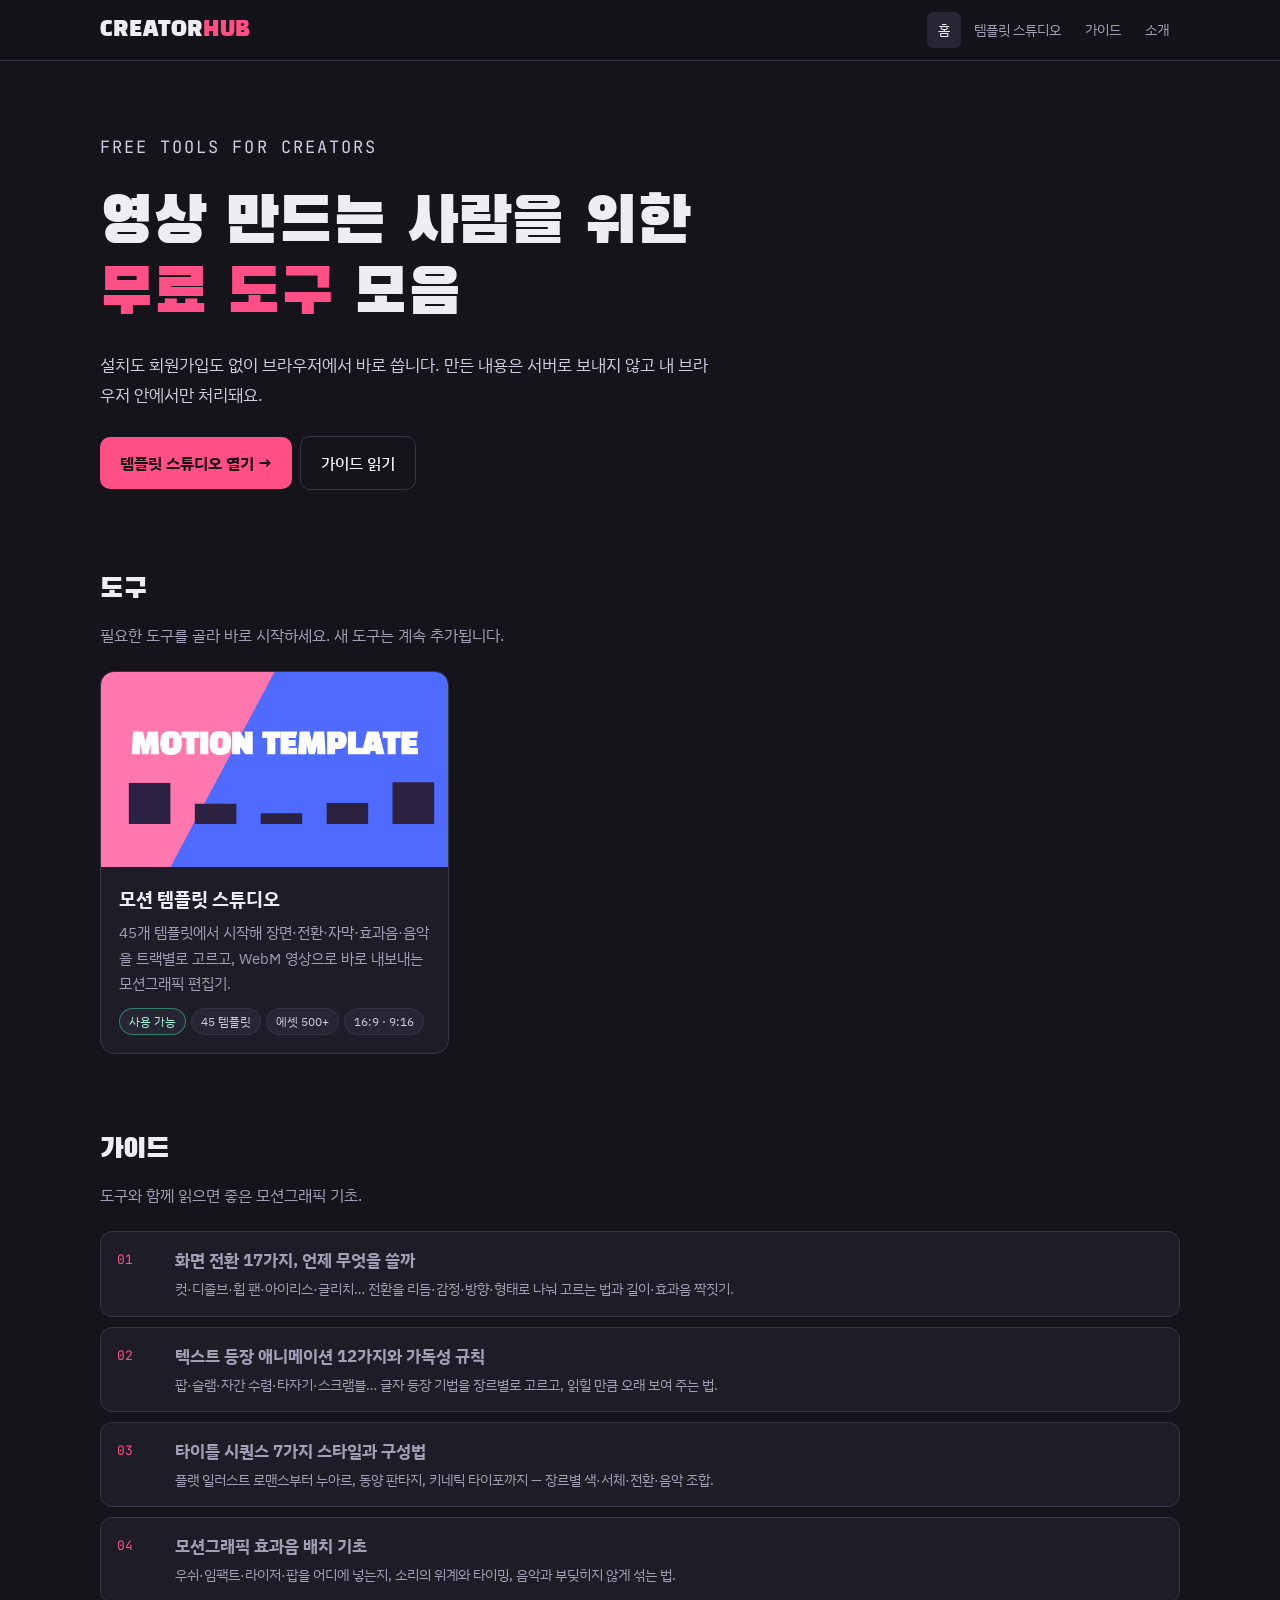
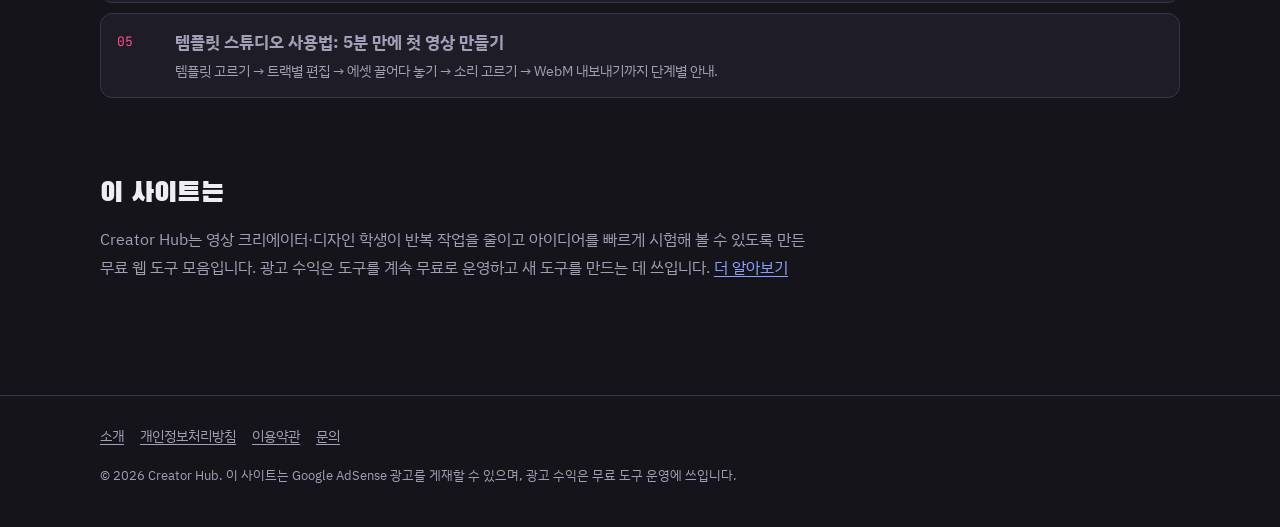
==== index.html @ 1c4affe3 "Creator Hub: hub site, motion template studio, guides, AdSense-ready setup - Hub home, 5 motion grap" ====
<!doctype html>
<html lang="ko">
<head>
<meta charset="utf-8">
<meta name="viewport" content="width=device-width,initial-scale=1,viewport-fit=cover">
<title>Creator Hub — 영상 만드는 사람을 위한 무료 도구</title>
<meta name="description" content="설치 없이 브라우저에서 바로 쓰는 무료 크리에이터 도구 모음. 45가지 모션그래픽 템플릿 스튜디오와 실전 가이드.">
<link rel="canonical" href="https://xodid9977.github.io/creator-hub/">
<meta property="og:type" content="website">
<meta property="og:site_name" content="Creator Hub">
<meta property="og:title" content="Creator Hub — 영상 만드는 사람을 위한 무료 도구">
<meta property="og:description" content="설치 없이 브라우저에서 바로 쓰는 무료 크리에이터 도구 모음. 45가지 모션그래픽 템플릿 스튜디오와 실전 가이드.">
<meta property="og:url" content="https://xodid9977.github.io/creator-hub/">
<meta name="theme-color" content="#15141b">
<link rel="icon" href="assets/favicon.svg" type="image/svg+xml">
<!-- ADSENSE:START -->
<!-- ADSENSE:END -->
<link rel="preconnect" href="https://fonts.googleapis.com">
<link rel="preconnect" href="https://fonts.gstatic.com" crossorigin>
<link rel="stylesheet" href="https://fonts.googleapis.com/css2?family=Black+Han+Sans&family=IBM+Plex+Sans+KR:wght@400;500;700&family=JetBrains+Mono:wght@400;600&display=swap">
<link rel="stylesheet" href="assets/site.css">
</head>
<body>
<a class="skip" href="#main">본문으로 건너뛰기</a>
<header class="site-head"><div class="wrap"><a class="logo" href="index.html">CREATOR<i>HUB</i></a><nav class="nav" aria-label="주요 메뉴"><a href="index.html" aria-current="page">홈</a><a href="template-studio/">템플릿 스튜디오</a><a href="guides/">가이드</a><a href="about.html">소개</a></nav></div></header>
<main id="main">
<div class="wrap">
<section class="hero"><p class="eyebrow">Free tools for creators</p>
<h1>영상 만드는 사람을 위한<br><em>무료 도구</em> 모음</h1>
<p>설치도 회원가입도 없이 브라우저에서 바로 씁니다. 만든 내용은 서버로 보내지 않고 내 브라우저 안에서만 처리돼요.</p>
<a class="cta" href="template-studio/">템플릿 스튜디오 열기 →</a><a class="cta ghost" href="guides/">가이드 읽기</a></section>
<div class="ad-slot" data-slot="hub-top" hidden></div>

<section class="section" id="tools"><h2>도구</h2><p class="lead">필요한 도구를 골라 바로 시작하세요. 새 도구는 계속 추가됩니다.</p>
<div class="tool-grid">
<!-- TOOL CARDS: 새 도구를 만들면 아래 카드를 복사해 하나 더 추가하세요 -->
<a class="tool-card" href="template-studio/">
 <div class="art"><canvas id="studio-art" width="640" height="360" aria-hidden="true" style="width:100%;height:100%;display:block"></canvas></div>
 <div class="body"><h3>모션 템플릿 스튜디오</h3><p>45개 템플릿에서 시작해 장면·전환·자막·효과음·음악을 트랙별로 고르고, WebM 영상으로 바로 내보내는 모션그래픽 편집기.</p>
 <div class="tags"><span class="tag live">사용 가능</span><span class="tag">45 템플릿</span><span class="tag">에셋 500+</span><span class="tag">16:9 · 9:16</span></div></div>
</a>
<!-- /TOOL CARDS -->
</div></section>
<section class="section"><h2>가이드</h2><p class="lead">도구와 함께 읽으면 좋은 모션그래픽 기초.</p><ul class="guide-list"><li><a href="guides/transitions.html"><span class="no">01</span><span><b>화면 전환 17가지, 언제 무엇을 쓸까</b><span>컷·디졸브·휩 팬·아이리스·글리치… 전환을 리듬·감정·방향·형태로 나눠 고르는 법과 길이·효과음 짝짓기.</span></span></a></li><li><a href="guides/text-animation.html"><span class="no">02</span><span><b>텍스트 등장 애니메이션 12가지와 가독성 규칙</b><span>팝·슬램·자간 수렴·타자기·스크램블… 글자 등장 기법을 장르별로 고르고, 읽힐 만큼 오래 보여 주는 법.</span></span></a></li><li><a href="guides/title-sequence-styles.html"><span class="no">03</span><span><b>타이틀 시퀀스 7가지 스타일과 구성법</b><span>플랫 일러스트 로맨스부터 누아르, 동양 판타지, 키네틱 타이포까지 — 장르별 색·서체·전환·음악 조합.</span></span></a></li><li><a href="guides/sound-design.html"><span class="no">04</span><span><b>모션그래픽 효과음 배치 기초</b><span>우쉬·임팩트·라이저·팝을 어디에 넣는지, 소리의 위계와 타이밍, 음악과 부딪히지 않게 섞는 법.</span></span></a></li><li><a href="guides/studio-tutorial.html"><span class="no">05</span><span><b>템플릿 스튜디오 사용법: 5분 만에 첫 영상 만들기</b><span>템플릿 고르기 → 트랙별 편집 → 에셋 끌어다 놓기 → 소리 고르기 → WebM 내보내기까지 단계별 안내.</span></span></a></li></ul></section>
<section class="section"><h2>이 사이트는</h2><p class="lead" style="max-width:720px">Creator Hub는 영상 크리에이터·디자인 학생이 반복 작업을 줄이고 아이디어를 빠르게 시험해 볼 수 있도록 만든 무료 웹 도구 모음입니다. 광고 수익은 도구를 계속 무료로 운영하고 새 도구를 만드는 데 쓰입니다. <a href="about.html">더 알아보기</a></p></section>
<div class="ad-slot" data-slot="hub-bottom" hidden></div>
</div>
</main>
<script>
/* small animated preview on the studio card (decorative) */
(function(){var c=document.getElementById('studio-art');if(!c)return;var x=c.getContext('2d'),W=c.width,H=c.height,t0=performance.now(),reduce=matchMedia('(prefers-reduced-motion: reduce)').matches;
function f(now){var t=(now-t0)/1000;x.fillStyle='#ff77ad';x.fillRect(0,0,W,H);x.fillStyle='#4f6bff';var d=Math.min(1,t/0.8);x.beginPath();x.moveTo(W*(1-d*.5),0);x.lineTo(W,0);x.lineTo(W,H);x.lineTo(W*(1-d*.8),H);x.fill();
x.fillStyle='#2b2141';for(var i=0;i<5;i++){var r=W*(.08+i*.19),h=60+40*Math.sin(t*3+i);x.fillRect(r,H*.78-h,W*.12,h)}
x.fillStyle='#fff';x.font='700 54px "Black Han Sans",sans-serif';x.textAlign='center';x.textBaseline='middle';var s=1+.04*Math.sin(t*2);x.save();x.translate(W/2,H*.38);x.scale(s,s);x.fillText('MOTION TEMPLATE',0,0);x.restore();
if(!reduce)requestAnimationFrame(f)}requestAnimationFrame(f)})();
</script>
<footer class="site-foot"><div class="wrap">
<nav aria-label="사이트 정보"><a href="about.html">소개</a><a href="privacy.html">개인정보처리방침</a><a href="terms.html">이용약관</a><a href="contact.html">문의</a></nav>
<small>© <span data-year>2026</span> Creator Hub. 이 사이트는 Google AdSense 광고를 게재할 수 있으며, 광고 수익은 무료 도구 운영에 쓰입니다.</small>
</div></footer>
<script src="assets/ads-config.js"></script>
<script src="assets/site.js"></script>
</body>
</html>
---- assets/site.css ----
/* Creator Hub — shared site styles.
   Layout: sticky top bar, centered 1120px column, reading column 720px for guides. Single dark look shared with the studio. */
:root{
  --ink:#15141b; --panel:#1e1d27; --panel-2:#272634; --line:#363546;
  --fg:#eeedf4; --muted:#a2a0b6; --accent:#ff4f86; --accent-2:#8aa2ff; --ok:#45d6a6;
  --f-display:"Black Han Sans","Do Hyeon",sans-serif;
  --f-body:"IBM Plex Sans KR",system-ui,-apple-system,"Malgun Gothic",sans-serif;
  --f-mono:"JetBrains Mono",ui-monospace,Consolas,monospace;
  color-scheme:dark;
}
*{box-sizing:border-box}
html{-webkit-text-size-adjust:100%}
body{margin:0;background:var(--ink);color:var(--fg);font-family:var(--f-body);font-size:16px;line-height:1.75}
img{max-width:100%}
a{color:var(--accent-2);text-underline-offset:3px}
a:hover{color:#b4c3ff}
:focus-visible{outline:2px solid var(--accent-2);outline-offset:2px}
.wrap{max-width:1120px;margin:0 auto;padding-left:max(20px,env(safe-area-inset-left,0px));padding-right:max(20px,env(safe-area-inset-right,0px))}
.skip{position:absolute;left:-9999px}.skip:focus{left:16px;top:8px;z-index:50;background:var(--panel-2);padding:6px 10px;border-radius:6px}

/* header */
.site-head{position:sticky;top:0;z-index:20;background:rgba(21,20,27,.92);backdrop-filter:blur(8px);-webkit-backdrop-filter:blur(8px);border-bottom:1px solid var(--line)}
.site-head .wrap{display:flex;align-items:center;gap:16px;min-height:60px}
.logo{font-family:var(--f-display);font-size:21px;color:var(--fg);text-decoration:none;letter-spacing:.01em;white-space:nowrap}
.logo i{font-style:normal;color:var(--accent)}
.nav{display:flex;gap:2px;margin-left:auto;overflow-x:auto;scrollbar-width:none}
.nav a{color:var(--muted);text-decoration:none;padding:6px 11px;border-radius:7px;font-size:14px;white-space:nowrap}
.nav a:hover,.nav a[aria-current="page"]{color:var(--fg);background:var(--panel-2)}

/* hero */
.hero{padding-block:72px 40px}
.eyebrow{font-family:var(--f-mono);font-size:12px;letter-spacing:.12em;color:var(--accent);text-transform:uppercase}
.hero h1{font-family:var(--f-display);font-weight:400;font-size:clamp(34px,6vw,64px);line-height:1.12;margin:10px 0 18px;text-wrap:balance}
.hero h1 em{font-style:normal;color:var(--accent)}
.hero p{max-width:620px;color:#cfcde0;font-size:17px;margin:0 0 26px}
.cta{display:inline-flex;align-items:center;gap:8px;background:var(--accent);color:#1a0b12;text-decoration:none;font-weight:700;padding:12px 20px;border-radius:10px}
.cta:hover{color:#1a0b12;filter:brightness(1.08)}
.cta.ghost{background:transparent;color:var(--fg);border:1px solid var(--line);font-weight:500;margin-left:8px}

/* sections */
.section{padding-block:36px}
.section h2{font-family:var(--f-display);font-weight:400;font-size:28px;margin:0 0 6px}
.section .lead{color:var(--muted);margin:0 0 22px}
.tool-grid{display:grid;grid-template-columns:repeat(auto-fill,minmax(300px,1fr));gap:16px}
.tool-card{display:grid;grid-template-rows:auto 1fr;background:var(--panel);border:1px solid var(--line);border-radius:14px;overflow:hidden;text-decoration:none;color:inherit}
.tool-card:hover{border-color:#55546c;color:inherit}
.tool-card .art{aspect-ratio:16/9;position:relative;overflow:hidden;background:#000}
.tool-card .body{padding:16px 18px 18px}
.tool-card h3{margin:0 0 4px;font-size:19px}
.tool-card p{margin:0 0 12px;color:var(--muted);font-size:14.5px}
.tags{display:flex;flex-wrap:wrap;gap:5px}
.tag{font-size:12px;padding:2px 9px;border-radius:99px;background:var(--panel-2);border:1px solid var(--line);color:#cfcde0}
.tag.live{border-color:rgba(69,214,166,.5);color:#a6f0d6}
.guide-list{display:grid;gap:10px;padding:0;margin:0;list-style:none}
.guide-list a{display:grid;grid-template-columns:44px minmax(0,1fr);gap:14px;align-items:start;padding:14px 16px;border:1px solid var(--line);border-radius:12px;background:var(--panel);text-decoration:none;color:inherit}
.guide-list a:hover{border-color:#55546c}
.guide-list .no{font-family:var(--f-mono);color:var(--accent);font-size:13px;padding-top:3px}
.guide-list b{display:block;font-size:16.5px;margin-bottom:2px}
.guide-list span{color:var(--muted);font-size:14px}

/* article */
.crumbs{font-size:13px;color:var(--muted);padding-top:28px}
.crumbs a{color:var(--muted)}
.prose{max-width:720px;padding-block:12px 40px}
.prose h1{font-family:var(--f-display);font-weight:400;font-size:clamp(30px,5vw,44px);line-height:1.2;margin:8px 0 10px;text-wrap:balance}
.prose .meta{color:var(--muted);font-size:13.5px;margin-bottom:28px}
.prose h2{font-size:23px;margin:40px 0 10px;line-height:1.35}
.prose h3{font-size:18px;margin:28px 0 6px}
.prose p,.prose li{color:#dcdae8}
.prose ul,.prose ol{padding-left:22px}
.prose li{margin-bottom:6px}
.prose strong{color:var(--fg)}
.prose code{font-family:var(--f-mono);font-size:.9em;background:var(--panel-2);padding:1px 6px;border-radius:5px}
.prose .tbl{overflow-x:auto;margin:16px 0}
.prose table{border-collapse:collapse;width:100%;font-size:14.5px;min-width:520px}
.prose th,.prose td{border-bottom:1px solid var(--line);padding:9px 10px;text-align:left;vertical-align:top}
.prose th{color:var(--muted);font-weight:500;font-size:13px}
.note{border:1px solid var(--line);border-left:3px solid var(--accent);background:var(--panel);padding:12px 16px;border-radius:8px;margin:18px 0;font-size:15px}
.next{display:flex;gap:10px;flex-wrap:wrap;margin-top:36px}
.next a{border:1px solid var(--line);border-radius:10px;padding:10px 14px;text-decoration:none;background:var(--panel)}

/* ads: hidden until configured in assets/ads-config.js */
.ad-slot{margin:28px auto;text-align:center;max-width:970px}
.ad-slot[hidden]{display:none!important}
.ad-label{display:block;font-size:11px;color:var(--muted);letter-spacing:.08em;margin-bottom:4px}

/* footer */
.site-foot{border-top:1px solid var(--line);margin-top:56px;padding-block:28px 40px;color:var(--muted);font-size:14px}
.site-foot .wrap{display:flex;gap:16px 28px;flex-wrap:wrap;align-items:center}
.site-foot nav{display:flex;gap:16px;flex-wrap:wrap}
.site-foot a{color:var(--muted)}
.site-foot small{display:block;width:100%;font-size:12.5px}
@media (max-width:640px){.hero{padding-block:44px 24px}.cta.ghost{margin:10px 0 0}.site-head .wrap{gap:8px}.logo{font-size:18px}}
@media (prefers-reduced-motion:reduce){*{scroll-behavior:auto!important}}
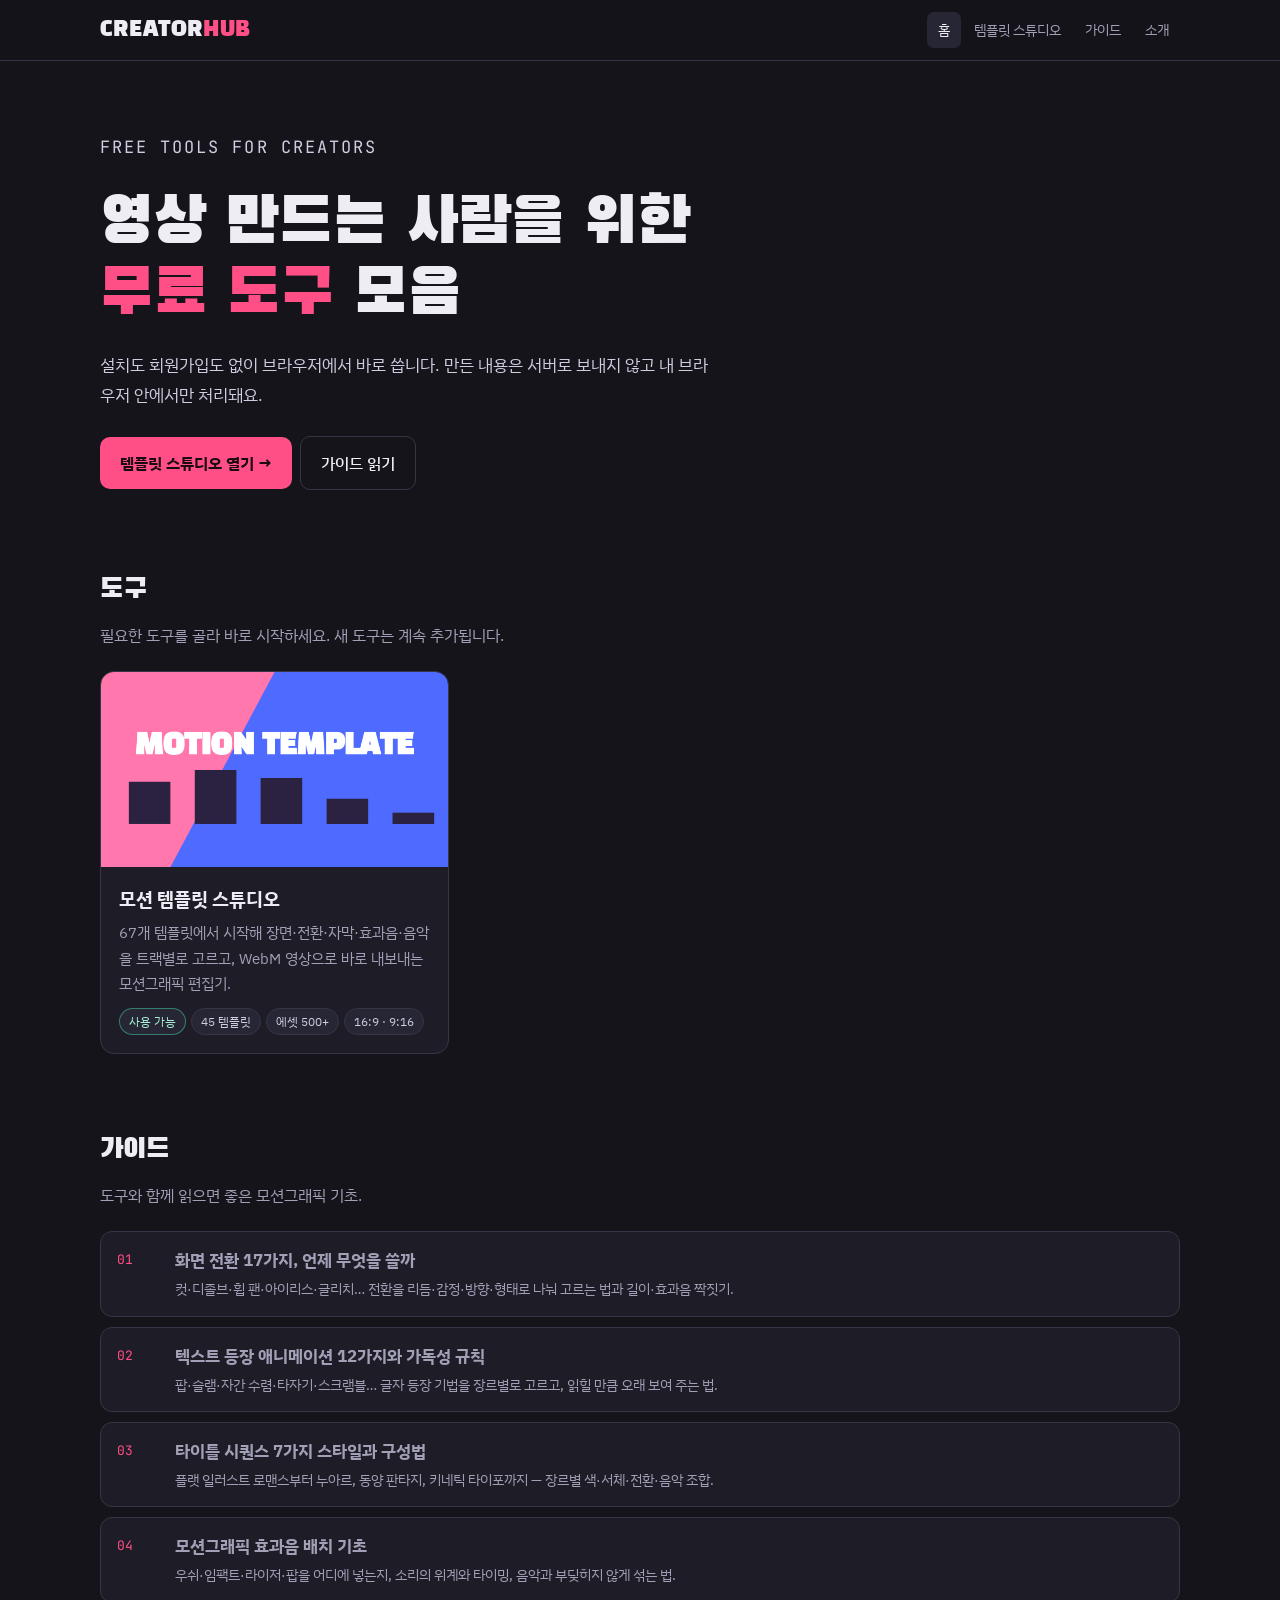
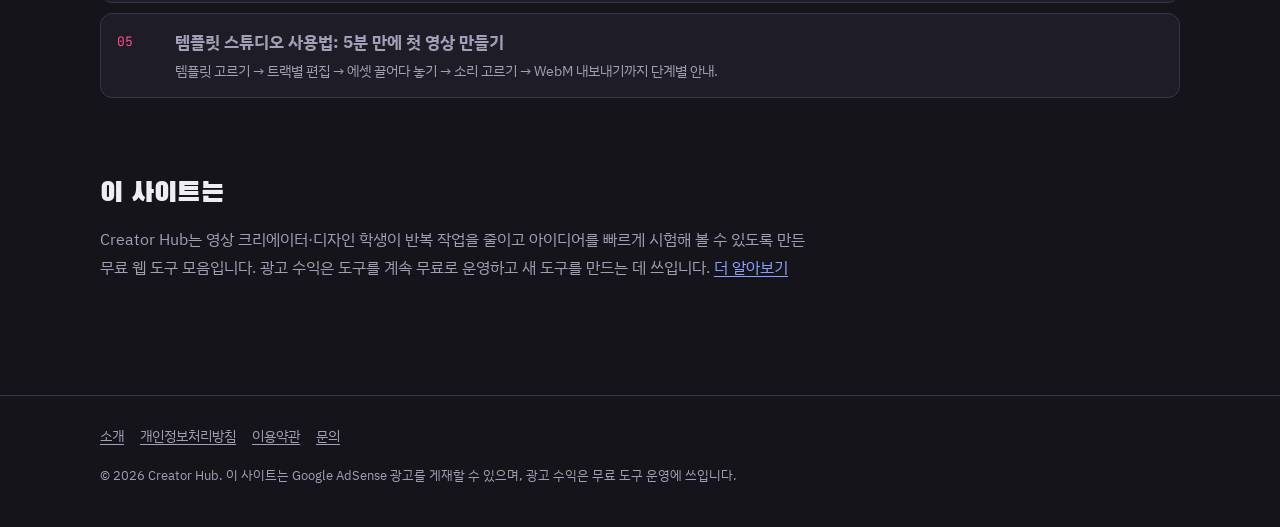
==== commit d0e80f5e: "Template studio: pro pack, on-canvas editing, MP4 export - Add 18 scene kinds, 7 transitions, 10 tex" ====
--- a/index.html
+++ b/index.html
@@ -4,12 +4,12 @@
 <meta charset="utf-8">
 <meta name="viewport" content="width=device-width,initial-scale=1,viewport-fit=cover">
 <title>Creator Hub — 영상 만드는 사람을 위한 무료 도구</title>
-<meta name="description" content="설치 없이 브라우저에서 바로 쓰는 무료 크리에이터 도구 모음. 45가지 모션그래픽 템플릿 스튜디오와 실전 가이드.">
+<meta name="description" content="설치 없이 브라우저에서 바로 쓰는 무료 크리에이터 도구 모음. 67가지 모션그래픽 템플릿 스튜디오와 실전 가이드.">
 <link rel="canonical" href="https://xodid9977.github.io/creator-hub/">
 <meta property="og:type" content="website">
 <meta property="og:site_name" content="Creator Hub">
 <meta property="og:title" content="Creator Hub — 영상 만드는 사람을 위한 무료 도구">
-<meta property="og:description" content="설치 없이 브라우저에서 바로 쓰는 무료 크리에이터 도구 모음. 45가지 모션그래픽 템플릿 스튜디오와 실전 가이드.">
+<meta property="og:description" content="설치 없이 브라우저에서 바로 쓰는 무료 크리에이터 도구 모음. 67가지 모션그래픽 템플릿 스튜디오와 실전 가이드.">
 <meta property="og:url" content="https://xodid9977.github.io/creator-hub/">
 <meta name="theme-color" content="#15141b">
 <link rel="icon" href="assets/favicon.svg" type="image/svg+xml">
@@ -36,7 +36,7 @@
 <!-- TOOL CARDS: 새 도구를 만들면 아래 카드를 복사해 하나 더 추가하세요 -->
 <a class="tool-card" href="template-studio/">
  <div class="art"><canvas id="studio-art" width="640" height="360" aria-hidden="true" style="width:100%;height:100%;display:block"></canvas></div>
- <div class="body"><h3>모션 템플릿 스튜디오</h3><p>45개 템플릿에서 시작해 장면·전환·자막·효과음·음악을 트랙별로 고르고, WebM 영상으로 바로 내보내는 모션그래픽 편집기.</p>
+ <div class="body"><h3>모션 템플릿 스튜디오</h3><p>67개 템플릿에서 시작해 장면·전환·자막·효과음·음악을 트랙별로 고르고, WebM 영상으로 바로 내보내는 모션그래픽 편집기.</p>
  <div class="tags"><span class="tag live">사용 가능</span><span class="tag">45 템플릿</span><span class="tag">에셋 500+</span><span class="tag">16:9 · 9:16</span></div></div>
 </a>
 <!-- /TOOL CARDS -->
